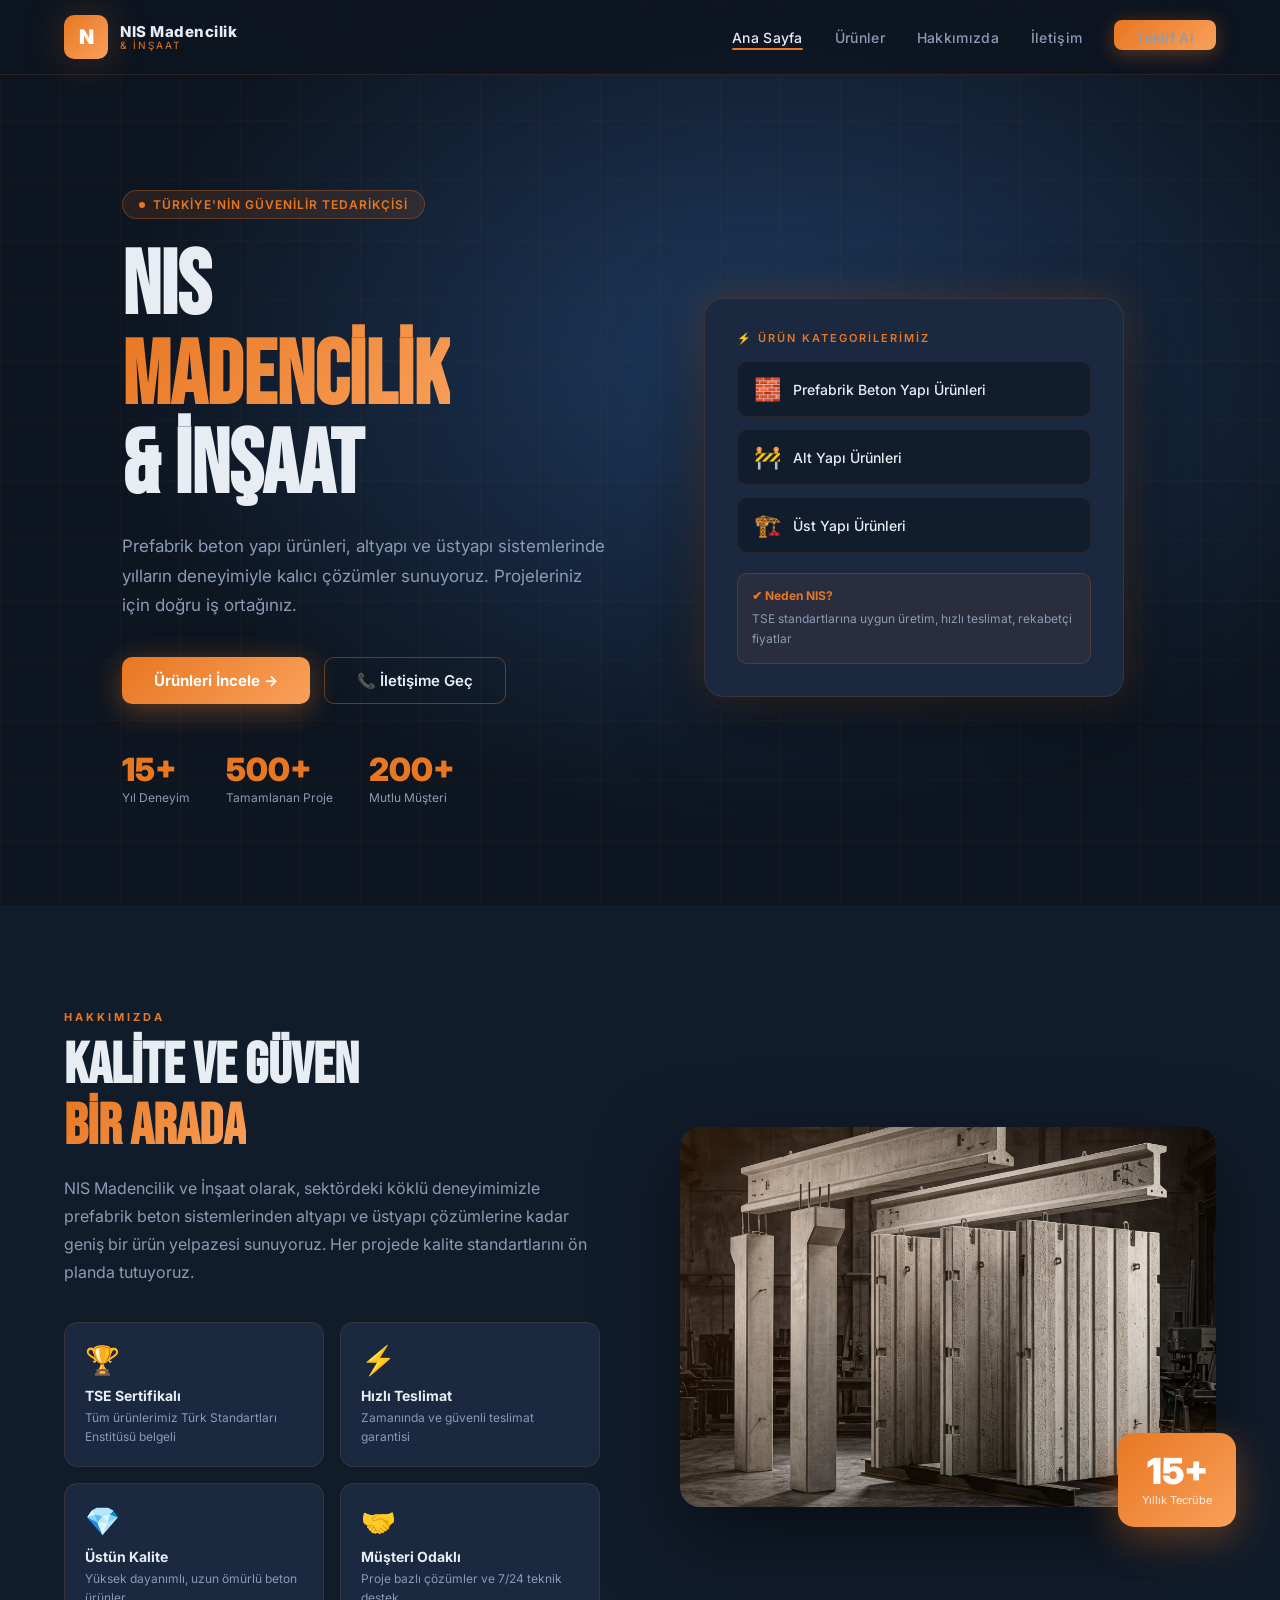
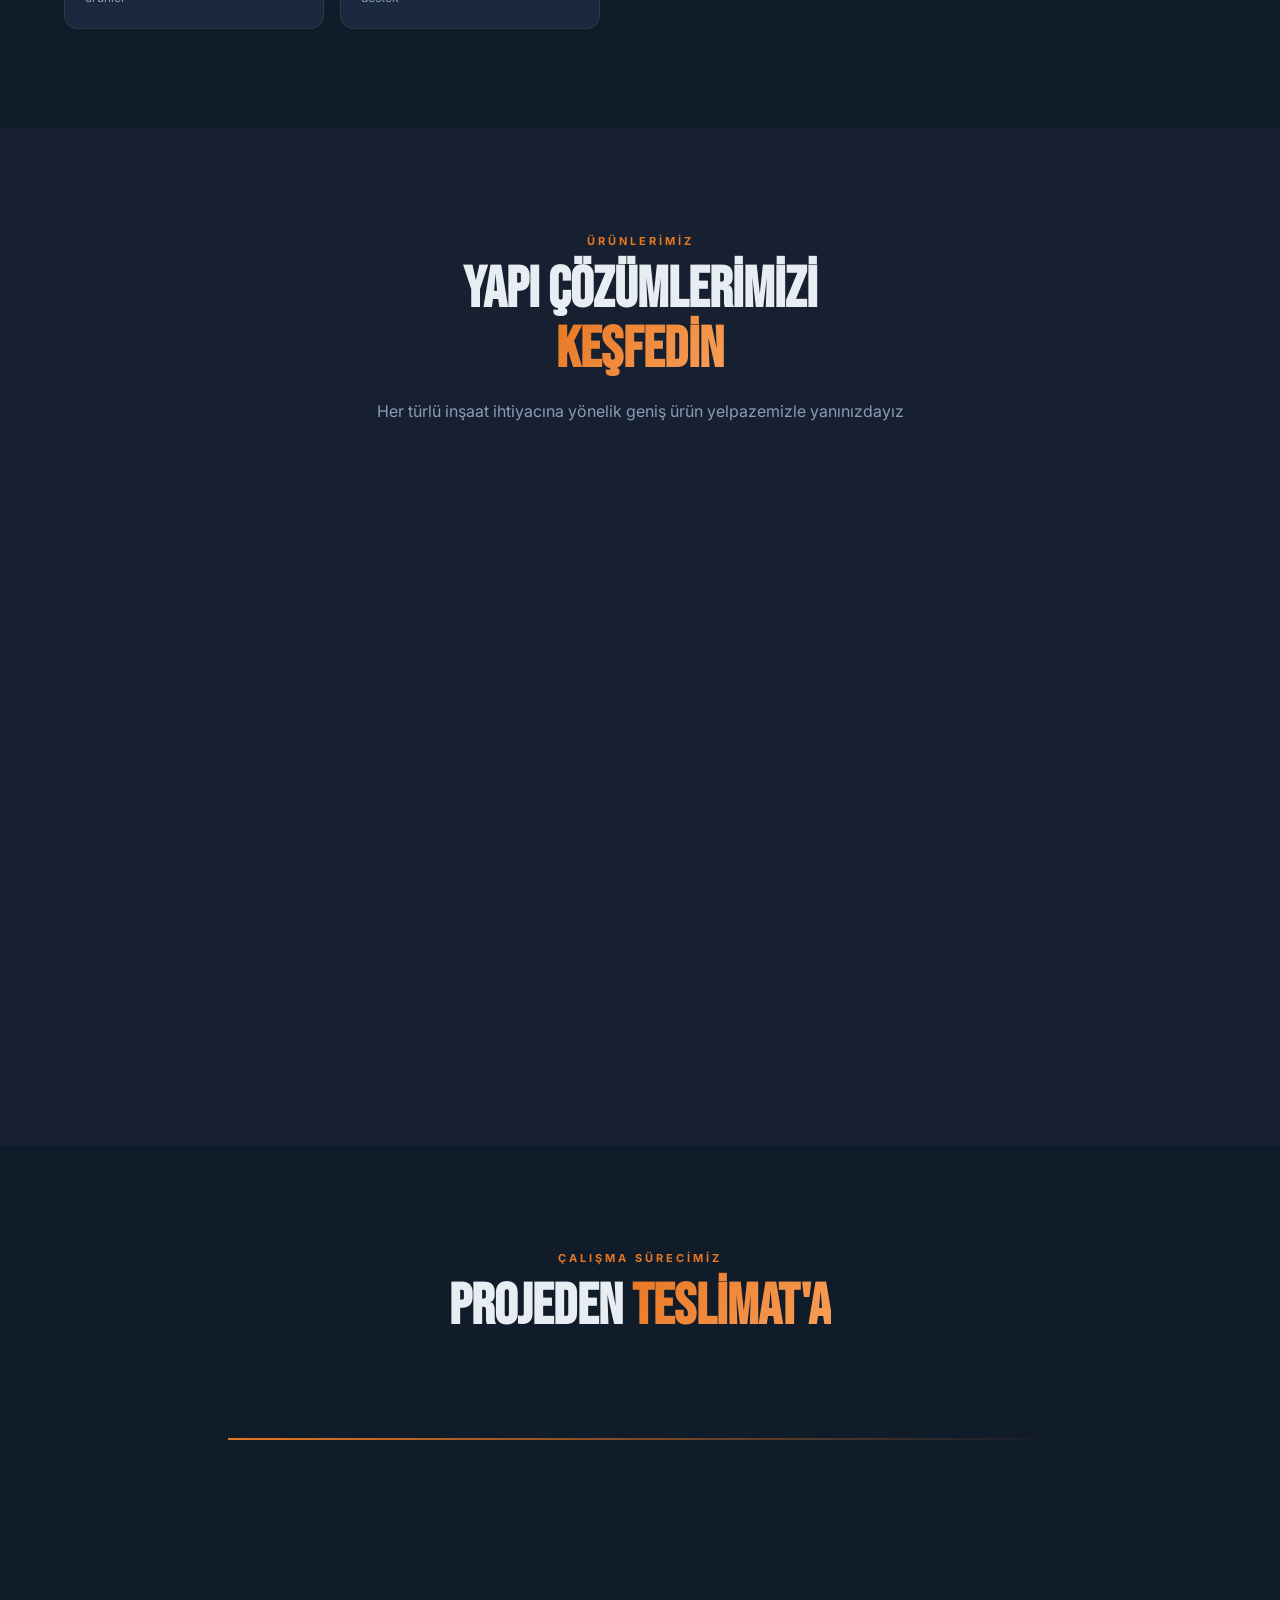
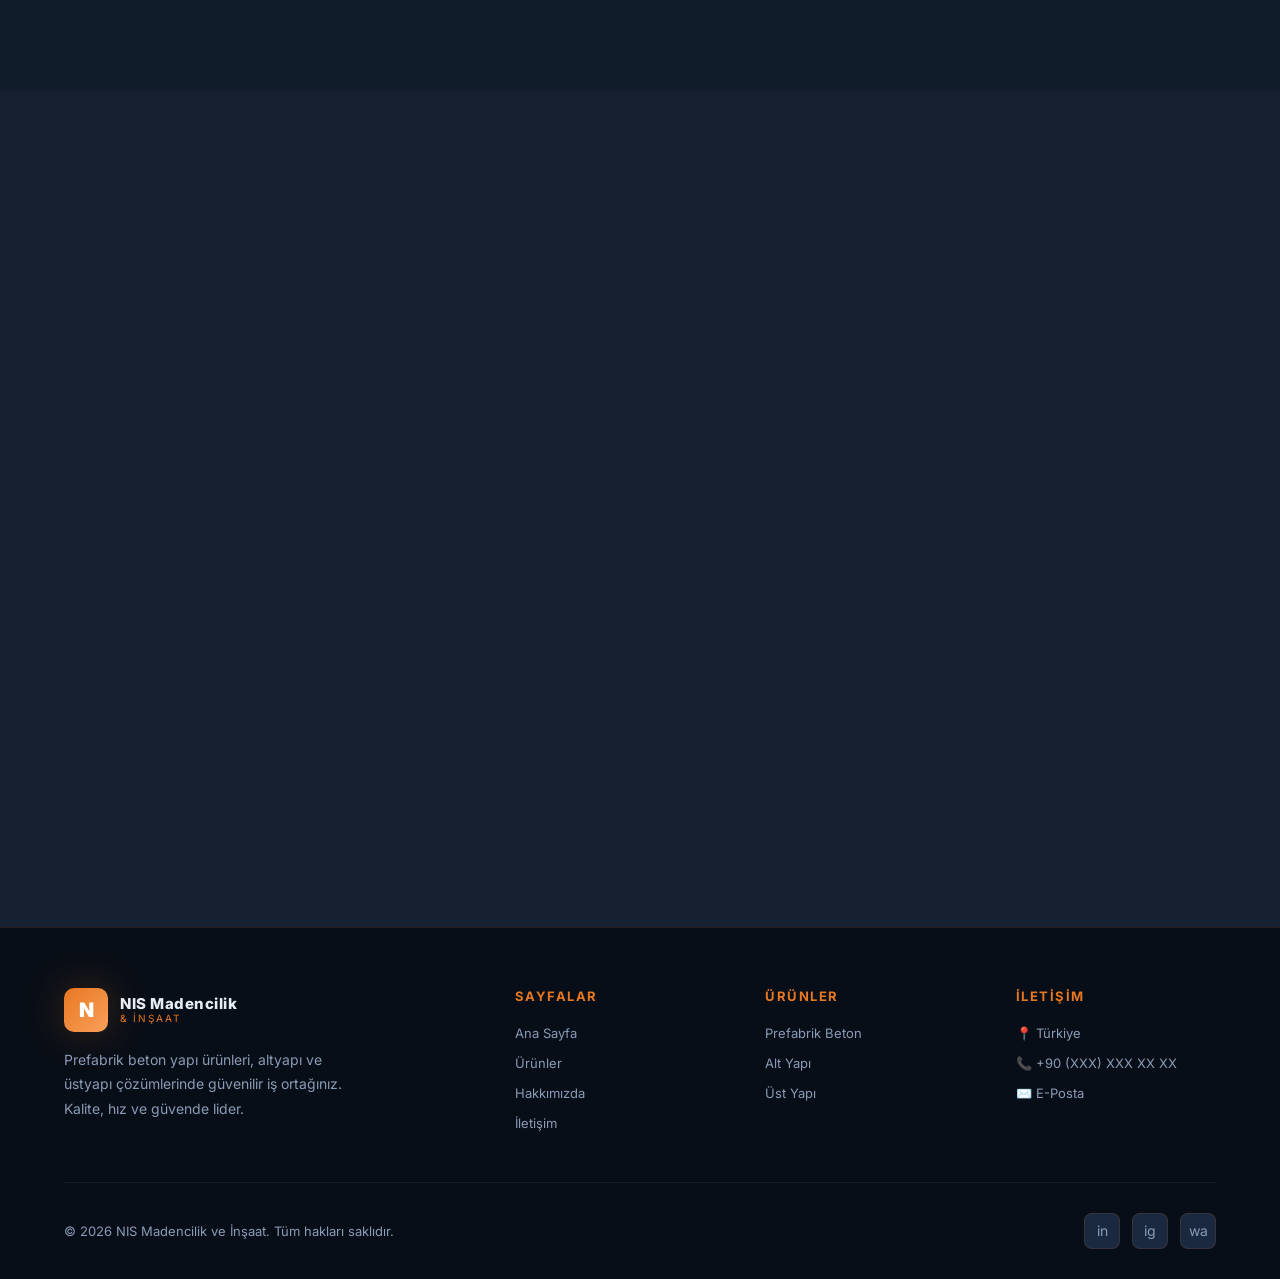
==== index.html @ 295b87f1 "ilk commit: NIS Madencilik ve Insaat web sitesi" ====
<!DOCTYPE html>
<html lang="tr">
<head>
  <meta charset="UTF-8" />
  <meta name="viewport" content="width=device-width, initial-scale=1.0" />
  <title>NIS Madencilik ve İnşaat | Prefabrik Beton & Altyapı Çözümleri</title>
  <meta name="description" content="NIS Madencilik ve İnşaat – Prefabrik beton yapı ürünleri, altyapı ve üstyapı çözümlerinde güvenilir iş ortağınız." />
  <link rel="stylesheet" href="css/style.css" />
  <link rel="icon" href="data:image/svg+xml,<svg xmlns='http://www.w3.org/2000/svg' viewBox='0 0 100 100'><text y='.9em' font-size='90'>🏗</text></svg>" />
</head>
<body>

<!-- NAVBAR -->
<nav class="navbar" id="navbar">
  <a href="index.html" class="logo">
    <div class="logo-icon">N</div>
    <div class="logo-text">
      <span class="logo-name">NIS Madencilik</span>
      <span class="logo-sub">& İnşaat</span>
    </div>
  </a>
  <ul class="nav-links" id="navLinks">
    <li><a href="index.html">Ana Sayfa</a></li>
    <li><a href="urunler.html">Ürünler</a></li>
    <li><a href="hakkimizda.html">Hakkımızda</a></li>
    <li><a href="iletisim.html">İletişim</a></li>
    <li><a href="iletisim.html" class="btn-nav">Teklif Al</a></li>
  </ul>
  <div class="hamburger" id="hamburger"><span></span><span></span><span></span></div>
</nav>

<!-- HERO -->
<section class="hero" id="hero">
  <div class="hero-particles"></div>
  <div class="hero-grid"></div>
  <div class="hero-content">
    <div class="hero-left">
      <div class="hero-badge"><span></span> Türkiye'nin Güvenilir Tedarikçisi</div>
      <h1 class="hero-title">NIS<br /><span>MADENCİLİK</span><br />& İNŞAAT</h1>
      <p class="hero-desc">Prefabrik beton yapı ürünleri, altyapı ve üstyapı sistemlerinde yılların deneyimiyle kalıcı çözümler sunuyoruz. Projeleriniz için doğru iş ortağınız.</p>
      <div class="hero-btns">
        <a href="urunler.html" class="btn-primary">Ürünleri İncele →</a>
        <a href="iletisim.html" class="btn-outline">📞 İletişime Geç</a>
      </div>
      <div class="hero-stats">
        <div class="stat"><span class="stat-num" data-target="15" data-suffix="+">0+</span><span class="stat-label">Yıl Deneyim</span></div>
        <div class="stat"><span class="stat-num" data-target="500" data-suffix="+">0+</span><span class="stat-label">Tamamlanan Proje</span></div>
        <div class="stat"><span class="stat-num" data-target="200" data-suffix="+">0+</span><span class="stat-label">Mutlu Müşteri</span></div>
      </div>
    </div>
    <div class="hero-visual">
      <div class="hero-card-main">
        <div class="hero-card-label">⚡ Ürün Kategorilerimiz</div>
        <ul class="product-list">
          <li><span class="icon">🧱</span> Prefabrik Beton Yapı Ürünleri</li>
          <li><span class="icon">🚧</span> Alt Yapı Ürünleri</li>
          <li><span class="icon">🏗️</span> Üst Yapı Ürünleri</li>
        </ul>
        <div style="margin-top:20px;padding:14px;background:rgba(232,119,34,.08);border-radius:10px;border:1px solid rgba(232,119,34,.2)">
          <div style="font-size:12px;color:var(--primary);font-weight:700;margin-bottom:6px;">✔ Neden NIS?</div>
          <div style="font-size:12px;color:var(--text-muted);line-height:1.65;">TSE standartlarına uygun üretim, hızlı teslimat, rekabetçi fiyatlar</div>
        </div>
      </div>
    </div>
  </div>
</section>

<!-- HAKKIMIZDA -->
<section class="about" id="hakkimizda">
  <div class="container">
    <div class="about-grid">
      <div>
        <span class="section-tag reveal">Hakkımızda</span>
        <h2 class="section-title reveal">Kalite ve Güven<br /><span>Bir Arada</span></h2>
        <p class="section-desc reveal">NIS Madencilik ve İnşaat olarak, sektördeki köklü deneyimimizle prefabrik beton sistemlerinden altyapı ve üstyapı çözümlerine kadar geniş bir ürün yelpazesi sunuyoruz. Her projede kalite standartlarını ön planda tutuyoruz.</p>
        <div class="about-features">
          <div class="feature-card reveal">
            <div class="feature-icon">🏆</div>
            <div class="feature-title">TSE Sertifikalı</div>
            <div class="feature-desc">Tüm ürünlerimiz Türk Standartları Enstitüsü belgeli</div>
          </div>
          <div class="feature-card reveal">
            <div class="feature-icon">⚡</div>
            <div class="feature-title">Hızlı Teslimat</div>
            <div class="feature-desc">Zamanında ve güvenli teslimat garantisi</div>
          </div>
          <div class="feature-card reveal">
            <div class="feature-icon">💎</div>
            <div class="feature-title">Üstün Kalite</div>
            <div class="feature-desc">Yüksek dayanımlı, uzun ömürlü beton ürünler</div>
          </div>
          <div class="feature-card reveal">
            <div class="feature-icon">🤝</div>
            <div class="feature-title">Müşteri Odaklı</div>
            <div class="feature-desc">Proje bazlı çözümler ve 7/24 teknik destek</div>
          </div>
        </div>
      </div>
      <div class="about-visual reveal">
        <div class="about-img-wrap">
          <img src="images/prefabrik.png" alt="NIS Madencilik İnşaat" />
          <div style="position:absolute;inset:0;background:linear-gradient(135deg,rgba(232,119,34,.15),transparent)"></div>
        </div>
        <div class="about-badge">
          <div class="about-badge-num">15+</div>
          <div class="about-badge-text">Yıllık Tecrübe</div>
        </div>
      </div>
    </div>
  </div>
</section>

<!-- ÜRÜNLER -->
<section class="products" id="urunler">
  <div class="container">
    <div class="products-header">
      <span class="section-tag reveal">Ürünlerimiz</span>
      <h2 class="section-title reveal">Yapı Çözümlerimizi<br /><span>Keşfedin</span></h2>
      <p class="section-desc reveal">Her türlü inşaat ihtiyacına yönelik geniş ürün yelpazemizle yanınızdayız</p>
    </div>
    <div class="products-grid">
      <a href="urunler.html#prefabrik" class="product-card reveal">
        <div class="product-card-img">
          <img src="images/prefabrik.png" alt="Prefabrik Beton Yapı Ürünleri" />
          <div class="product-card-img-overlay"></div>
          <div class="product-card-badge">Öne Çıkan</div>
        </div>
        <div class="product-card-body">
          <div class="product-card-icon">🧱</div>
          <h3 class="product-card-title">Prefabrik Beton Yapı Ürünleri</h3>
          <p class="product-card-desc">Kolon, kiriş, döşeme, panel ve perde sistemleri. Fabrikasyon ortamda üretilen, yüksek kaliteli beton yapı elemanları.</p>
          <div class="product-card-tags">
            <span class="tag">Kolon & Kiriş</span>
            <span class="tag">Döşeme</span>
            <span class="tag">Perde Duvar</span>
          </div>
        </div>
        <div class="product-card-arrow">→</div>
      </a>
      <a href="urunler.html#altyapi" class="product-card reveal">
        <div class="product-card-img">
          <img src="images/altyapi.png" alt="Alt Yapı Ürünleri" />
          <div class="product-card-img-overlay"></div>
          <div class="product-card-badge">Altyapı</div>
        </div>
        <div class="product-card-body">
          <div class="product-card-icon">🚧</div>
          <h3 class="product-card-title">Alt Yapı Ürünleri</h3>
          <p class="product-card-desc">Boru sistemleri, kanallar, hazneler ve istinat duvarları. Kentsel altyapının bel kemiği olan sağlam çözümler.</p>
          <div class="product-card-tags">
            <span class="tag">Beton Boru</span>
            <span class="tag">Drenaj</span>
            <span class="tag">Muayene Bacası</span>
          </div>
        </div>
        <div class="product-card-arrow">→</div>
      </a>
      <a href="urunler.html#ustyapi" class="product-card reveal">
        <div class="product-card-img">
          <img src="images/ustyapi.png" alt="Üst Yapı Ürünleri" />
          <div class="product-card-img-overlay"></div>
          <div class="product-card-badge">Üstyapı</div>
        </div>
        <div class="product-card-body">
          <div class="product-card-icon">🏗️</div>
          <h3 class="product-card-title">Üst Yapı Ürünleri</h3>
          <p class="product-card-desc">Cephe panelleri, çatı kirişleri, tribün basamakları ve özel precast elemanlar. Estetik ve fonksiyonellik bir arada.</p>
          <div class="product-card-tags">
            <span class="tag">Cephe Paneli</span>
            <span class="tag">Çatı Kirişi</span>
            <span class="tag">Tribün</span>
          </div>
        </div>
        <div class="product-card-arrow">→</div>
      </a>
    </div>
    <div style="text-align:center;margin-top:50px;" class="reveal">
      <a href="urunler.html" class="btn-primary">Tüm Ürünleri Gör →</a>
    </div>
  </div>
</section>

<!-- SÜREÇ -->
<section class="process">
  <div class="container">
    <div class="process-header">
      <span class="section-tag reveal">Çalışma Sürecimiz</span>
      <h2 class="section-title reveal">Projeden <span>Teslimat'a</span></h2>
    </div>
    <div class="process-steps">
      <div class="step-card reveal">
        <div class="step-num">01</div>
        <h3 class="step-title">İhtiyaç Analizi</h3>
        <p class="step-desc">Projenizin gereksinimlerini detaylı şekilde belirleyip en uygun ürün çözümünü planlarız.</p>
      </div>
      <div class="step-card reveal">
        <div class="step-num">02</div>
        <h3 class="step-title">Teknik Tasarım</h3>
        <p class="step-desc">Mühendislik hesapları ve TSE standartlarına göre ürün teknik çizimlerini hazırlarız.</p>
      </div>
      <div class="step-card reveal">
        <div class="step-num">03</div>
        <h3 class="step-title">Üretim</h3>
        <p class="step-desc">Modern tesislerimizde kalite kontrollü, dayanıklı beton ürün üretimi gerçekleştirilir.</p>
      </div>
      <div class="step-card reveal">
        <div class="step-num">04</div>
        <h3 class="step-title">Teslimat</h3>
        <p class="step-desc">Güvenli ambalajlama ve lojistik desteğiyle ürünler şantiyenize zamanında ulaştırılır.</p>
      </div>
    </div>
  </div>
</section>

<!-- İLETİŞİM -->
<section class="contact" id="iletisim">
  <div class="container">
    <div style="text-align:center;margin-bottom:60px;">
      <span class="section-tag reveal">İletişim</span>
      <h2 class="section-title reveal">Bizimle <span>İletişime</span> Geçin</h2>
    </div>
    <div class="contact-grid">
      <div class="contact-info">
        <div class="contact-item reveal">
          <div class="contact-item-icon">📍</div>
          <div>
            <div class="contact-item-title">Adres</div>
            <div class="contact-item-value">Türkiye</div>
          </div>
        </div>
        <div class="contact-item reveal">
          <div class="contact-item-icon">📞</div>
          <div>
            <div class="contact-item-title">Telefon</div>
            <div class="contact-item-value">+90 (XXX) XXX XX XX</div>
          </div>
        </div>
        <div class="contact-item reveal">
          <div class="contact-item-icon">✉️</div>
          <div>
            <div class="contact-item-title">E-Posta</div>
            <div class="contact-item-value">info@nismadencilik.com</div>
          </div>
        </div>
        <div class="contact-item reveal">
          <div class="contact-item-icon">🕐</div>
          <div>
            <div class="contact-item-title">Çalışma Saatleri</div>
            <div class="contact-item-value">Pzt – Cmt: 08:00 – 18:00</div>
          </div>
        </div>
      </div>
      <div class="contact-form reveal">
        <div class="form-title">Hızlı Teklif Formu</div>
        <form id="contactForm">
          <div class="form-grid">
            <div class="form-group"><label>Ad Soyad</label><input type="text" id="name" placeholder="Adınız Soyadınız" required /></div>
            <div class="form-group"><label>Telefon</label><input type="tel" id="phone" placeholder="+90 5XX XXX XX XX" /></div>
            <div class="form-group"><label>E-Posta</label><input type="email" id="email" placeholder="ornek@email.com" required /></div>
            <div class="form-group"><label>Ürün Kategorisi</label>
              <select id="category">
                <option value="">Seçiniz...</option>
                <option>Prefabrik Beton Yapı Ürünleri</option>
                <option>Alt Yapı Ürünleri</option>
                <option>Üst Yapı Ürünleri</option>
                <option>Diğer</option>
              </select>
            </div>
            <div class="form-group full"><label>Mesajınız</label><textarea id="message" placeholder="Projeniz hakkında bilgi veriniz..." required></textarea></div>
          </div>
          <button type="submit" class="btn-submit">Mesaj Gönder</button>
        </form>
      </div>
    </div>
  </div>
</section>

<!-- FOOTER -->
<footer>
  <div class="footer-grid">
    <div class="footer-brand">
      <a href="index.html" class="logo" style="margin-bottom:0">
        <div class="logo-icon">N</div>
        <div class="logo-text">
          <span class="logo-name">NIS Madencilik</span>
          <span class="logo-sub">& İnşaat</span>
        </div>
      </a>
      <p>Prefabrik beton yapı ürünleri, altyapı ve üstyapı çözümlerinde güvenilir iş ortağınız. Kalite, hız ve güvende lider.</p>
    </div>
    <div class="footer-col">
      <h4>Sayfalar</h4>
      <ul>
        <li><a href="index.html">Ana Sayfa</a></li>
        <li><a href="urunler.html">Ürünler</a></li>
        <li><a href="hakkimizda.html">Hakkımızda</a></li>
        <li><a href="iletisim.html">İletişim</a></li>
      </ul>
    </div>
    <div class="footer-col">
      <h4>Ürünler</h4>
      <ul>
        <li><a href="urunler.html#prefabrik">Prefabrik Beton</a></li>
        <li><a href="urunler.html#altyapi">Alt Yapı</a></li>
        <li><a href="urunler.html#ustyapi">Üst Yapı</a></li>
      </ul>
    </div>
    <div class="footer-col">
      <h4>İletişim</h4>
      <ul>
        <li><a href="#">📍 Türkiye</a></li>
        <li><a href="tel:+90">📞 +90 (XXX) XXX XX XX</a></li>
        <li><a href="mailto:info@nismadencilik.com">✉️ E-Posta</a></li>
      </ul>
    </div>
  </div>
  <div class="footer-bottom">
    <p>© 2026 NIS Madencilik ve İnşaat. Tüm hakları saklıdır.</p>
    <div class="footer-socials">
      <a href="#" class="social-btn" title="LinkedIn">in</a>
      <a href="#" class="social-btn" title="Instagram">ig</a>
      <a href="#" class="social-btn" title="WhatsApp">wa</a>
    </div>
  </div>
</footer>

<script src="js/main.js"></script>
</body>
</html>
---- css/style.css ----
@import url('https://fonts.googleapis.com/css2?family=Inter:wght@300;400;500;600;700;800;900&family=Bebas+Neue&display=swap');

:root {
  --primary: #e87722;
  --primary-dark: #c45e0a;
  --primary-light: #f9a05a;
  --secondary: #1a2332;
  --dark: #0d1520;
  --dark2: #111c2b;
  --dark3: #162030;
  --card-bg: #1a2840;
  --text: #e8edf4;
  --text-muted: #8a9bb5;
  --border: rgba(232,119,34,0.15);
  --gradient: linear-gradient(135deg, #e87722, #f9a05a);
  --glow: 0 0 40px rgba(232,119,34,0.25);
}

*, *::before, *::after { box-sizing: border-box; margin: 0; padding: 0; }

html { scroll-behavior: smooth; }

body {
  font-family: 'Inter', sans-serif;
  background: var(--dark);
  color: var(--text);
  overflow-x: hidden;
}

/* ── SCROLLBAR ── */
::-webkit-scrollbar { width: 6px; }
::-webkit-scrollbar-track { background: var(--dark2); }
::-webkit-scrollbar-thumb { background: var(--primary); border-radius: 3px; }

/* ── NAVBAR ── */
.navbar {
  position: fixed; top: 0; left: 0; width: 100%; z-index: 1000;
  padding: 0 5%;
  display: flex; align-items: center; justify-content: space-between;
  height: 75px;
  background: rgba(13,21,32,0.85);
  backdrop-filter: blur(18px);
  border-bottom: 1px solid var(--border);
  transition: all .3s;
}
.navbar.scrolled { background: rgba(13,21,32,0.97); box-shadow: 0 4px 30px rgba(0,0,0,.4); }

.logo { display: flex; align-items: center; gap: 12px; text-decoration: none; }
.logo-icon {
  width: 44px; height: 44px; border-radius: 10px;
  background: var(--gradient);
  display: flex; align-items: center; justify-content: center;
  font-size: 20px; font-weight: 900; color: #fff;
  box-shadow: var(--glow);
}
.logo-text { display: flex; flex-direction: column; line-height: 1.15; }
.logo-name { font-size: 15px; font-weight: 800; color: var(--text); letter-spacing: .5px; }
.logo-sub  { font-size: 10px; font-weight: 400; color: var(--primary); letter-spacing: 2px; text-transform: uppercase; }

.nav-links { display: flex; align-items: center; gap: 32px; list-style: none; }
.nav-links a {
  text-decoration: none; color: var(--text-muted); font-size: 14px; font-weight: 500;
  letter-spacing: .3px; transition: color .2s; position: relative; padding-bottom: 4px;
}
.nav-links a::after {
  content: ''; position: absolute; bottom: 0; left: 0; width: 0; height: 2px;
  background: var(--primary); border-radius: 2px; transition: width .3s;
}
.nav-links a:hover, .nav-links a.active { color: var(--text); }
.nav-links a:hover::after, .nav-links a.active::after { width: 100%; }

.btn-nav {
  background: var(--gradient); color: #fff; border: none; border-radius: 8px;
  padding: 9px 22px; font-size: 13px; font-weight: 700; cursor: pointer;
  text-decoration: none; transition: transform .2s, box-shadow .2s;
  box-shadow: 0 4px 20px rgba(232,119,34,.35);
}
.btn-nav:hover { transform: translateY(-2px); box-shadow: 0 6px 28px rgba(232,119,34,.5); }

.hamburger { display: none; flex-direction: column; gap: 5px; cursor: pointer; }
.hamburger span { width: 26px; height: 2px; background: var(--text); border-radius: 2px; transition: all .3s; }

/* ── HERO ── */
.hero {
  min-height: 100vh; display: flex; align-items: center;
  position: relative; overflow: hidden;
  background: radial-gradient(ellipse at 60% 40%, #1e3a5f 0%, #0d1520 60%);
}
.hero-particles { position: absolute; inset: 0; overflow: hidden; pointer-events: none; }
.particle {
  position: absolute; border-radius: 50%;
  background: var(--primary); opacity: .12;
  animation: float linear infinite;
}
@keyframes float {
  0%   { transform: translateY(100vh) scale(0); opacity: 0; }
  10%  { opacity: .12; }
  90%  { opacity: .08; }
  100% { transform: translateY(-20vh) scale(1.2); opacity: 0; }
}
.hero-grid {
  position: absolute; inset: 0;
  background-image: linear-gradient(rgba(232,119,34,.04) 1px, transparent 1px),
                    linear-gradient(90deg, rgba(232,119,34,.04) 1px, transparent 1px);
  background-size: 60px 60px;
}
.hero-content {
  position: relative; z-index: 2; padding: 0 5%; max-width: 1300px; margin: 0 auto; width: 100%;
  display: grid; grid-template-columns: 1fr 1fr; gap: 60px; align-items: center;
  padding-top: 90px;
}
.hero-badge {
  display: inline-flex; align-items: center; gap: 8px;
  background: rgba(232,119,34,.12); border: 1px solid rgba(232,119,34,.3);
  border-radius: 50px; padding: 6px 16px; margin-bottom: 24px;
  font-size: 12px; font-weight: 600; color: var(--primary); letter-spacing: 1px; text-transform: uppercase;
}
.hero-badge span { width: 6px; height: 6px; border-radius: 50%; background: var(--primary); animation: pulse 2s infinite; }
@keyframes pulse { 0%,100%{opacity:1;transform:scale(1)} 50%{opacity:.4;transform:scale(1.4)} }

.hero-title { font-family: 'Bebas Neue', sans-serif; font-size: clamp(48px, 7vw, 90px); line-height: 1.0; margin-bottom: 20px; }
.hero-title span { background: var(--gradient); -webkit-background-clip: text; -webkit-text-fill-color: transparent; background-clip: text; }
.hero-desc { font-size: 17px; color: var(--text-muted); line-height: 1.75; margin-bottom: 36px; max-width: 520px; }

.hero-btns { display: flex; gap: 14px; flex-wrap: wrap; margin-bottom: 50px; }
.btn-primary {
  background: var(--gradient); color: #fff; border: none; border-radius: 10px;
  padding: 14px 32px; font-size: 15px; font-weight: 700; cursor: pointer;
  text-decoration: none; display: inline-flex; align-items: center; gap: 8px;
  box-shadow: 0 6px 30px rgba(232,119,34,.4); transition: transform .2s, box-shadow .2s;
}
.btn-primary:hover { transform: translateY(-3px); box-shadow: 0 10px 40px rgba(232,119,34,.55); }
.btn-outline {
  background: transparent; color: var(--text); border: 1.5px solid rgba(232,119,34,.4);
  border-radius: 10px; padding: 13px 32px; font-size: 15px; font-weight: 600; cursor: pointer;
  text-decoration: none; display: inline-flex; align-items: center; gap: 8px; transition: all .3s;
}
.btn-outline:hover { background: rgba(232,119,34,.1); border-color: var(--primary); }

.hero-stats { display: flex; gap: 36px; }
.stat { display: flex; flex-direction: column; }
.stat-num { font-size: 32px; font-weight: 900; color: var(--primary); line-height: 1; }
.stat-label { font-size: 12px; color: var(--text-muted); margin-top: 4px; }

.hero-visual { position: relative; display: flex; align-items: center; justify-content: center; }
.hero-card-main {
  background: var(--card-bg); border: 1px solid var(--border); border-radius: 20px;
  padding: 32px; width: 100%; max-width: 420px;
  box-shadow: 0 20px 80px rgba(0,0,0,.5), var(--glow);
  animation: heroFloat 4s ease-in-out infinite;
}
@keyframes heroFloat { 0%,100%{transform:translateY(0)} 50%{transform:translateY(-12px)} }
.hero-card-label { font-size: 11px; font-weight: 600; color: var(--primary); letter-spacing: 2px; text-transform: uppercase; margin-bottom: 16px; }
.product-list { list-style: none; display: flex; flex-direction: column; gap: 12px; }
.product-list li {
  display: flex; align-items: center; gap: 12px; padding: 14px 16px;
  background: rgba(13,21,32,.6); border: 1px solid rgba(232,119,34,.1); border-radius: 10px;
  font-size: 14px; font-weight: 500; transition: border-color .3s;
}
.product-list li:hover { border-color: rgba(232,119,34,.35); }
.product-list li .icon { font-size: 22px; }

/* ── SECTIONS COMMON ── */
section { padding: 100px 5%; }
.container { max-width: 1200px; margin: 0 auto; }

.section-tag {
  display: inline-block; font-size: 11px; font-weight: 700; letter-spacing: 3px;
  text-transform: uppercase; color: var(--primary); margin-bottom: 12px;
}
.section-title { font-family: 'Bebas Neue', sans-serif; font-size: clamp(36px, 5vw, 58px); line-height: 1.05; margin-bottom: 16px; }
.section-title span { background: var(--gradient); -webkit-background-clip: text; -webkit-text-fill-color: transparent; background-clip: text; }
.section-desc { font-size: 16px; color: var(--text-muted); line-height: 1.75; max-width: 580px; }

/* ── HAKKIMIZDA ── */
.about { background: var(--dark2); }
.about-grid { display: grid; grid-template-columns: 1fr 1fr; gap: 80px; align-items: center; }
.about-features { display: grid; grid-template-columns: 1fr 1fr; gap: 16px; margin-top: 36px; }
.feature-card {
  background: var(--card-bg); border: 1px solid var(--border); border-radius: 14px; padding: 20px;
  transition: transform .3s, border-color .3s;
}
.feature-card:hover { transform: translateY(-4px); border-color: rgba(232,119,34,.4); }
.feature-icon { font-size: 28px; margin-bottom: 10px; }
.feature-title { font-size: 14px; font-weight: 700; margin-bottom: 4px; }
.feature-desc { font-size: 12px; color: var(--text-muted); line-height: 1.6; }

.about-visual { position: relative; }
.about-img-wrap {
  border-radius: 20px; overflow: hidden; position: relative;
  box-shadow: 0 30px 80px rgba(0,0,0,.5);
}
.about-img-wrap img { width: 100%; height: 380px; object-fit: cover; display: block; }
.about-badge {
  position: absolute; bottom: -20px; right: -20px;
  background: var(--gradient); border-radius: 16px; padding: 20px 24px;
  text-align: center; box-shadow: 0 10px 40px rgba(232,119,34,.4);
}
.about-badge-num { font-size: 36px; font-weight: 900; color: #fff; line-height: 1; }
.about-badge-text { font-size: 11px; color: rgba(255,255,255,.85); margin-top: 4px; }

/* ── ÜRÜNLER ── */
.products { background: var(--dark3); }
.products-header { text-align: center; margin-bottom: 60px; }
.products-header .section-desc { margin: 0 auto; }
.products-grid { display: grid; grid-template-columns: repeat(3, 1fr); gap: 28px; }

.product-card {
  background: var(--card-bg); border: 1px solid var(--border); border-radius: 20px;
  overflow: hidden; position: relative; transition: transform .3s, box-shadow .3s;
  cursor: pointer; text-decoration: none;
}
.product-card:hover { transform: translateY(-8px); box-shadow: 0 20px 60px rgba(0,0,0,.4), var(--glow); }
.product-card-img { height: 220px; overflow: hidden; position: relative; }
.product-card-img img { width: 100%; height: 100%; object-fit: cover; transition: transform .5s; }
.product-card:hover .product-card-img img { transform: scale(1.07); }
.product-card-img-overlay {
  position: absolute; inset: 0;
  background: linear-gradient(to bottom, transparent 40%, rgba(13,21,32,.95));
}
.product-card-badge {
  position: absolute; top: 16px; left: 16px;
  background: var(--gradient); border-radius: 8px; padding: 4px 12px;
  font-size: 11px; font-weight: 700; color: #fff; letter-spacing: 1px;
}
.product-card-body { padding: 24px; }
.product-card-icon { font-size: 30px; margin-bottom: 14px; }
.product-card-title { font-size: 19px; font-weight: 800; margin-bottom: 10px; color: var(--text); }
.product-card-desc { font-size: 13px; color: var(--text-muted); line-height: 1.7; margin-bottom: 20px; }
.product-card-tags { display: flex; flex-wrap: wrap; gap: 8px; }
.tag {
  background: rgba(232,119,34,.1); border: 1px solid rgba(232,119,34,.2);
  border-radius: 6px; padding: 4px 10px; font-size: 11px; color: var(--primary); font-weight: 600;
}
.product-card-arrow {
  position: absolute; bottom: 24px; right: 24px; width: 36px; height: 36px;
  background: var(--gradient); border-radius: 50%;
  display: flex; align-items: center; justify-content: center;
  color: #fff; font-size: 16px; opacity: 0; transform: scale(.7); transition: all .3s;
}
.product-card:hover .product-card-arrow { opacity: 1; transform: scale(1); }

/* ── SÜREÇ ── */
.process { background: var(--dark2); }
.process-header { text-align: center; margin-bottom: 60px; }
.process-steps { display: grid; grid-template-columns: repeat(4, 1fr); gap: 30px; position: relative; }
.process-steps::before {
  content: ''; position: absolute; top: 40px; left: calc(12.5% + 20px); right: calc(12.5% + 20px);
  height: 2px; background: linear-gradient(90deg, var(--primary), transparent);
}
.step-card { text-align: center; position: relative; }
.step-num {
  width: 80px; height: 80px; border-radius: 50%; margin: 0 auto 20px;
  background: var(--card-bg); border: 2px solid var(--border);
  display: flex; align-items: center; justify-content: center;
  font-family: 'Bebas Neue', sans-serif; font-size: 28px; color: var(--primary);
  position: relative; z-index: 1; transition: all .3s;
}
.step-card:hover .step-num { background: var(--gradient); border-color: transparent; color: #fff; box-shadow: var(--glow); }
.step-title { font-size: 15px; font-weight: 700; margin-bottom: 10px; }
.step-desc { font-size: 13px; color: var(--text-muted); line-height: 1.65; }

/* ── İLETİŞİM ── */
.contact { background: var(--dark3); }
.contact-grid { display: grid; grid-template-columns: 1fr 1.4fr; gap: 60px; }
.contact-info { display: flex; flex-direction: column; gap: 24px; }
.contact-item {
  display: flex; gap: 16px; align-items: flex-start; padding: 20px;
  background: var(--card-bg); border: 1px solid var(--border); border-radius: 14px;
  transition: border-color .3s;
}
.contact-item:hover { border-color: rgba(232,119,34,.4); }
.contact-item-icon {
  width: 44px; height: 44px; border-radius: 10px; background: rgba(232,119,34,.12);
  display: flex; align-items: center; justify-content: center; font-size: 20px; flex-shrink: 0;
}
.contact-item-title { font-size: 12px; font-weight: 600; color: var(--primary); letter-spacing: 1px; text-transform: uppercase; margin-bottom: 4px; }
.contact-item-value { font-size: 14px; color: var(--text); font-weight: 500; }

.contact-form { background: var(--card-bg); border: 1px solid var(--border); border-radius: 20px; padding: 36px; }
.form-title { font-size: 20px; font-weight: 800; margin-bottom: 24px; }
.form-grid { display: grid; grid-template-columns: 1fr 1fr; gap: 16px; }
.form-group { display: flex; flex-direction: column; gap: 8px; }
.form-group.full { grid-column: 1 / -1; }
.form-group label { font-size: 12px; font-weight: 600; color: var(--text-muted); letter-spacing: .5px; }
.form-group input, .form-group textarea, .form-group select {
  background: var(--dark2); border: 1px solid var(--border); border-radius: 10px;
  padding: 12px 16px; color: var(--text); font-family: 'Inter', sans-serif; font-size: 14px;
  outline: none; transition: border-color .3s;
}
.form-group input:focus, .form-group textarea:focus, .form-group select:focus { border-color: var(--primary); }
.form-group textarea { resize: vertical; min-height: 120px; }
.form-group select option { background: var(--dark2); }
.btn-submit {
  width: 100%; padding: 14px; background: var(--gradient); border: none; border-radius: 10px;
  color: #fff; font-size: 15px; font-weight: 700; cursor: pointer; margin-top: 8px;
  box-shadow: 0 6px 30px rgba(232,119,34,.35); transition: transform .2s, box-shadow .2s;
}
.btn-submit:hover { transform: translateY(-2px); box-shadow: 0 10px 40px rgba(232,119,34,.5); }

/* ── FOOTER ── */
footer {
  background: #080e17; border-top: 1px solid var(--border); padding: 60px 5% 30px;
}
.footer-grid { display: grid; grid-template-columns: 2fr 1fr 1fr 1fr; gap: 50px; margin-bottom: 50px; }
.footer-brand p { font-size: 14px; color: var(--text-muted); line-height: 1.75; margin-top: 16px; max-width: 280px; }
.footer-col h4 { font-size: 13px; font-weight: 700; letter-spacing: 1.5px; text-transform: uppercase; color: var(--primary); margin-bottom: 18px; }
.footer-col ul { list-style: none; display: flex; flex-direction: column; gap: 10px; }
.footer-col ul li a { font-size: 13px; color: var(--text-muted); text-decoration: none; transition: color .2s; }
.footer-col ul li a:hover { color: var(--text); }
.footer-bottom { display: flex; justify-content: space-between; align-items: center; padding-top: 30px; border-top: 1px solid rgba(255,255,255,.05); }
.footer-bottom p { font-size: 13px; color: var(--text-muted); }
.footer-socials { display: flex; gap: 12px; }
.social-btn {
  width: 36px; height: 36px; border-radius: 8px; background: var(--card-bg);
  border: 1px solid var(--border); display: flex; align-items: center; justify-content: center;
  color: var(--text-muted); text-decoration: none; font-size: 14px; transition: all .3s;
}
.social-btn:hover { background: var(--primary); border-color: var(--primary); color: #fff; }

/* ── ANIMATIONS ── */
.reveal { opacity: 0; transform: translateY(40px); transition: opacity .7s, transform .7s; }
.reveal.visible { opacity: 1; transform: translateY(0); }

/* ── MOBILE ── */
@media (max-width: 1024px) {
  .products-grid { grid-template-columns: 1fr 1fr; }
  .footer-grid { grid-template-columns: 1fr 1fr; }
  .process-steps { grid-template-columns: 1fr 1fr; }
  .process-steps::before { display: none; }
}
@media (max-width: 768px) {
  .nav-links { display: none; flex-direction: column; gap: 20px; position: fixed; top: 75px; left: 0; right: 0; background: var(--dark2); padding: 30px 5%; border-bottom: 1px solid var(--border); }
  .nav-links.open { display: flex; }
  .hamburger { display: flex; }
  .hero-content { grid-template-columns: 1fr; padding-top: 100px; }
  .hero-visual { display: none; }
  .about-grid, .contact-grid { grid-template-columns: 1fr; }
  .about-features { grid-template-columns: 1fr; }
  .products-grid { grid-template-columns: 1fr; }
  .process-steps { grid-template-columns: 1fr; }
  .form-grid { grid-template-columns: 1fr; }
  .footer-grid { grid-template-columns: 1fr; gap: 30px; }
  .footer-bottom { flex-direction: column; gap: 16px; text-align: center; }
}
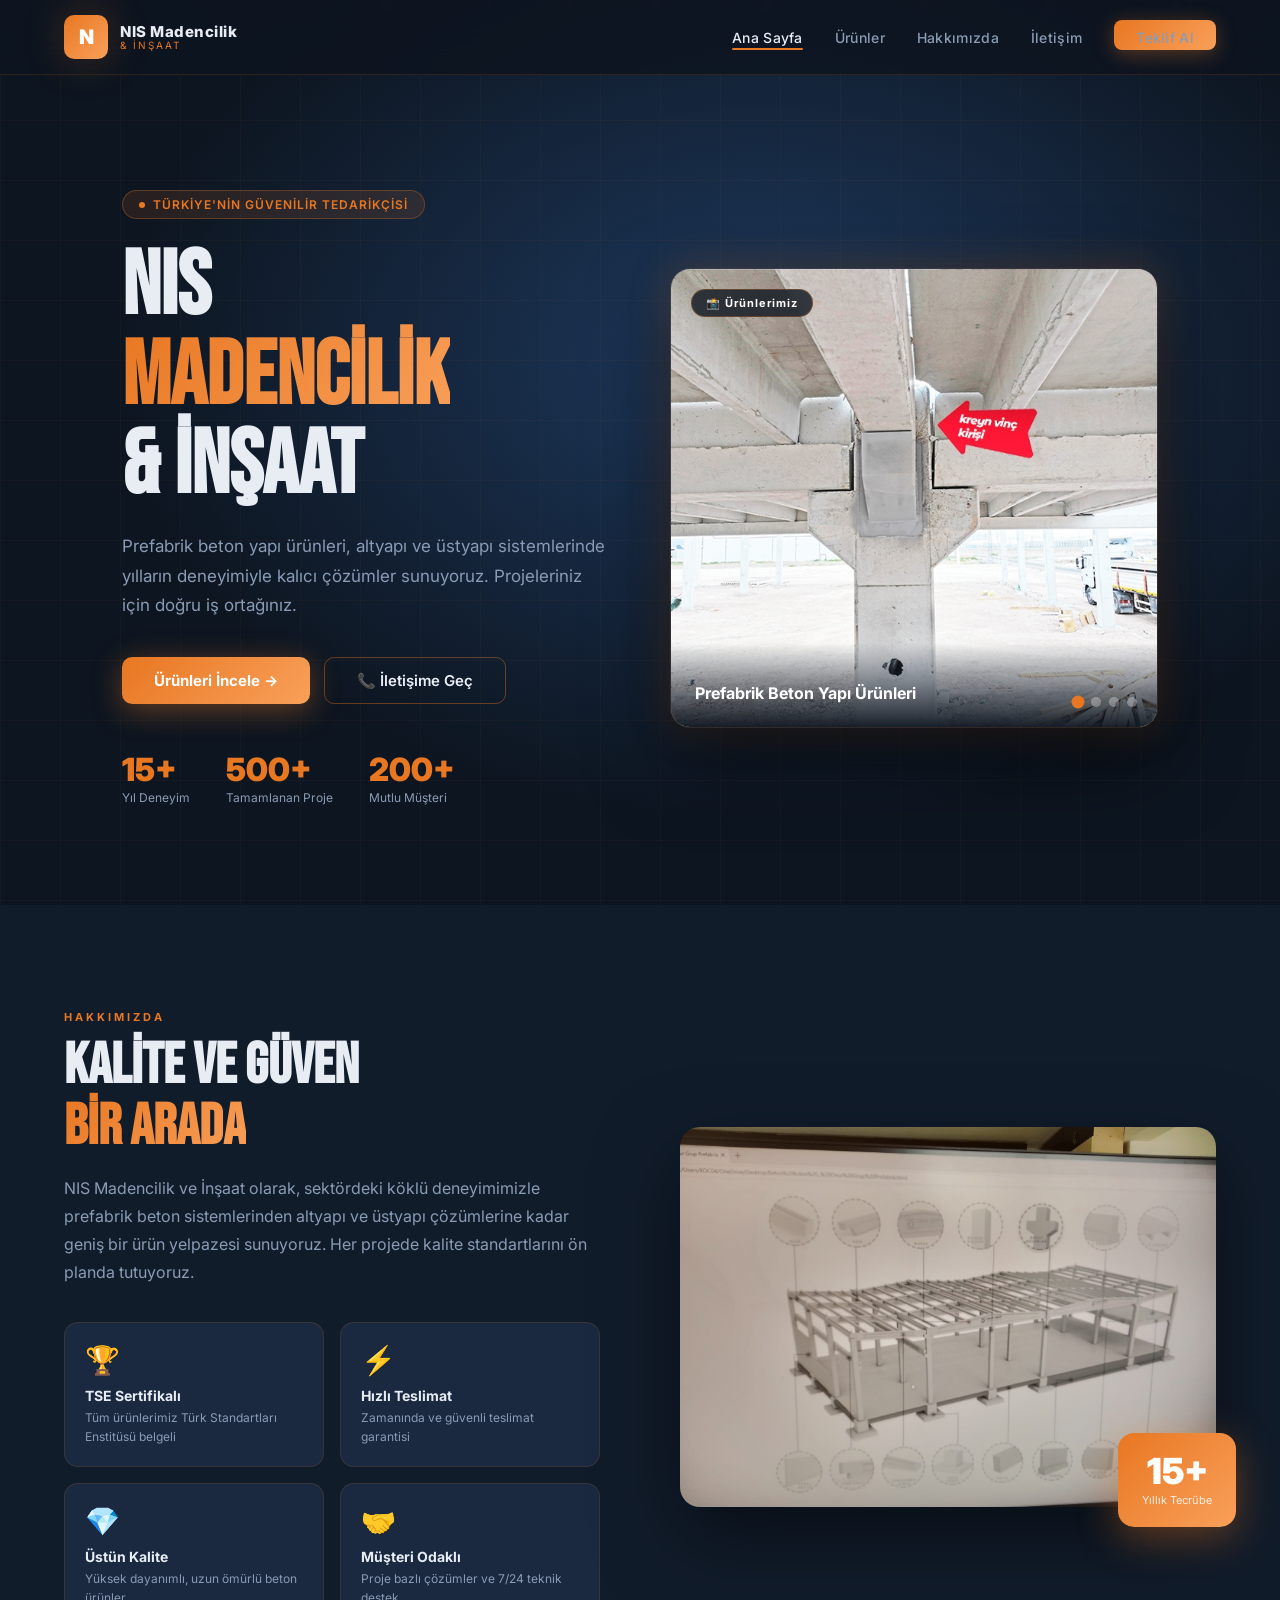
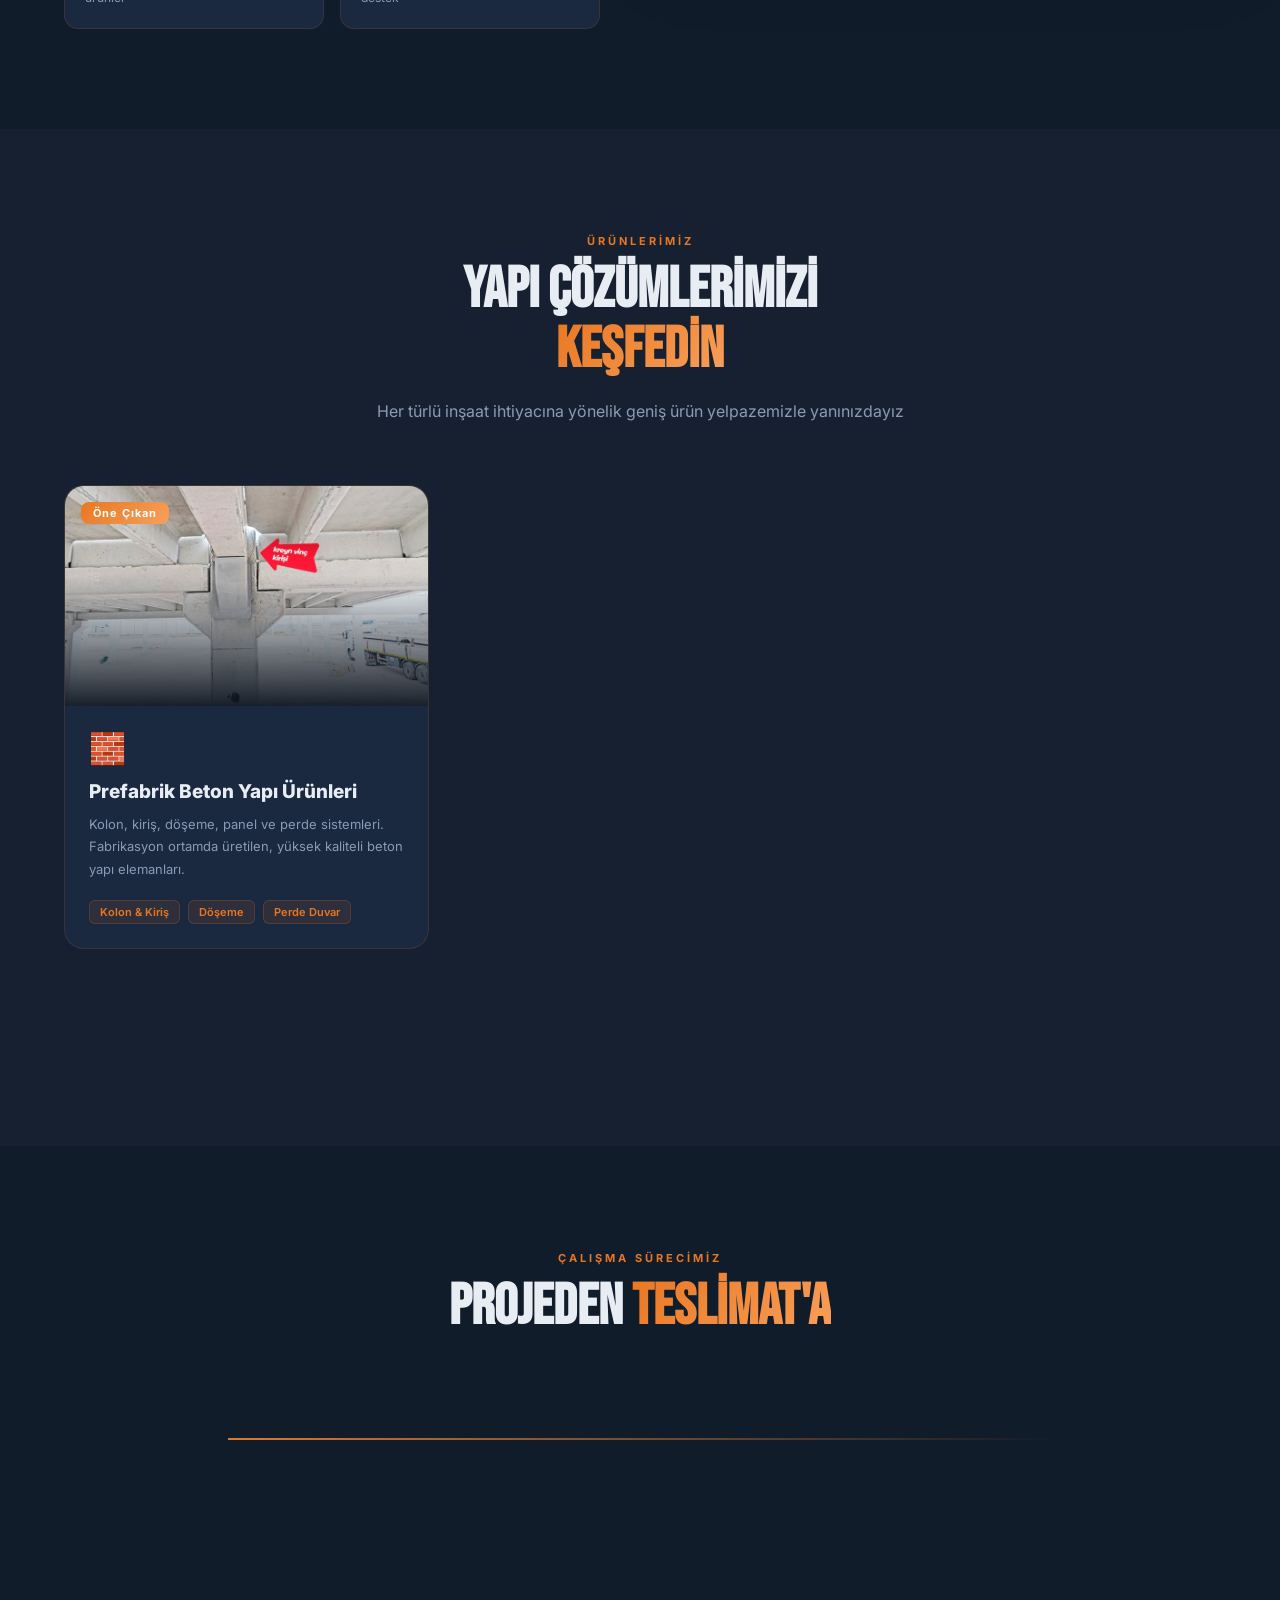
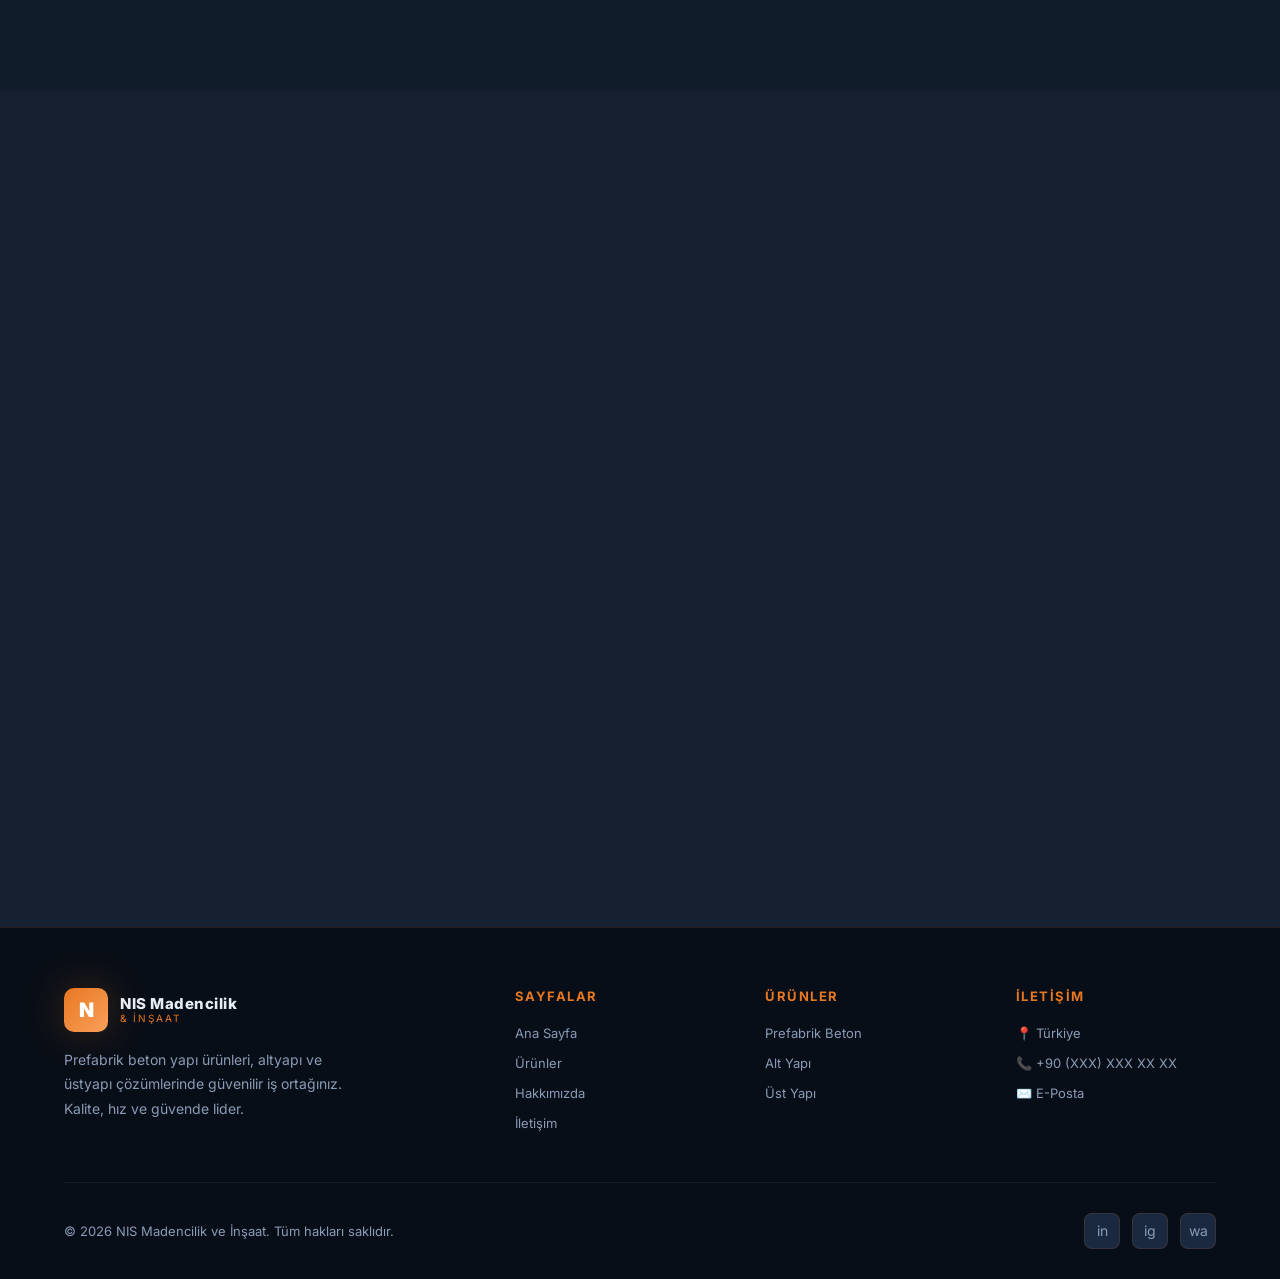
==== commit c83e57ed: "fotolar" ====
--- a/index.html
+++ b/index.html
@@ -49,16 +49,29 @@
       </div>
     </div>
     <div class="hero-visual">
-      <div class="hero-card-main">
-        <div class="hero-card-label">⚡ Ürün Kategorilerimiz</div>
-        <ul class="product-list">
-          <li><span class="icon">🧱</span> Prefabrik Beton Yapı Ürünleri</li>
-          <li><span class="icon">🚧</span> Alt Yapı Ürünleri</li>
-          <li><span class="icon">🏗️</span> Üst Yapı Ürünleri</li>
-        </ul>
-        <div style="margin-top:20px;padding:14px;background:rgba(232,119,34,.08);border-radius:10px;border:1px solid rgba(232,119,34,.2)">
-          <div style="font-size:12px;color:var(--primary);font-weight:700;margin-bottom:6px;">✔ Neden NIS?</div>
-          <div style="font-size:12px;color:var(--text-muted);line-height:1.65;">TSE standartlarına uygun üretim, hızlı teslimat, rekabetçi fiyatlar</div>
+      <div class="hero-img-carousel" id="heroCarousel">
+        <div class="hc-slide active">
+          <img src="images/prefabrik5.jpeg" alt="NIS Madencilik Prefabrik Beton Yapı" />
+          <div class="hc-caption">Prefabrik Beton Yapı Ürünleri</div>
+        </div>
+        <div class="hc-slide">
+          <img src="images/prefabrik20.jpeg" alt="NIS Madencilik Endüstriyel Çözümler" />
+          <div class="hc-caption">Endüstriyel Çözümler</div>
+        </div>
+        <div class="hc-slide">
+          <img src="images/prefabrik14.jpeg" alt="NIS Madencilik Yüksek Kalite" />
+          <div class="hc-caption">Yüksek Kalite Üretim</div>
+        </div>
+        <div class="hc-slide">
+          <img src="images/prefabrik10.jpeg" alt="NIS Madencilik Uzman Mühendislik" />
+          <div class="hc-caption">Uzman Mühendislik</div>
+        </div>
+        <div class="hc-badge">📸 Ürünlerimiz</div>
+        <div class="hc-dots">
+          <button class="hc-dot active" data-i="0" aria-label="Slayt 1"></button>
+          <button class="hc-dot" data-i="1" aria-label="Slayt 2"></button>
+          <button class="hc-dot" data-i="2" aria-label="Slayt 3"></button>
+          <button class="hc-dot" data-i="3" aria-label="Slayt 4"></button>
         </div>
       </div>
     </div>
@@ -98,7 +111,7 @@
       </div>
       <div class="about-visual reveal">
         <div class="about-img-wrap">
-          <img src="images/prefabrik.png" alt="NIS Madencilik İnşaat" />
+          <img src="images/WhatsApp%20Image%202026-05-18%20at%2013.36.47.jpeg" alt="NIS Madencilik İnşaat Sahadan" />
           <div style="position:absolute;inset:0;background:linear-gradient(135deg,rgba(232,119,34,.15),transparent)"></div>
         </div>
         <div class="about-badge">
@@ -121,7 +134,7 @@
     <div class="products-grid">
       <a href="urunler.html#prefabrik" class="product-card reveal">
         <div class="product-card-img">
-          <img src="images/prefabrik.png" alt="Prefabrik Beton Yapı Ürünleri" />
+          <img src="images/prefabrik5.jpeg" alt="Prefabrik Beton Yapı Ürünleri" />
           <div class="product-card-img-overlay"></div>
           <div class="product-card-badge">Öne Çıkan</div>
         </div>
--- a/css/style.css
+++ b/css/style.css
@@ -143,22 +143,37 @@
 .stat-label { font-size: 12px; color: var(--text-muted); margin-top: 4px; }
 
 .hero-visual { position: relative; display: flex; align-items: center; justify-content: center; }
-.hero-card-main {
-  background: var(--card-bg); border: 1px solid var(--border); border-radius: 20px;
-  padding: 32px; width: 100%; max-width: 420px;
-  box-shadow: 0 20px 80px rgba(0,0,0,.5), var(--glow);
-  animation: heroFloat 4s ease-in-out infinite;
-}
-@keyframes heroFloat { 0%,100%{transform:translateY(0)} 50%{transform:translateY(-12px)} }
-.hero-card-label { font-size: 11px; font-weight: 600; color: var(--primary); letter-spacing: 2px; text-transform: uppercase; margin-bottom: 16px; }
-.product-list { list-style: none; display: flex; flex-direction: column; gap: 12px; }
-.product-list li {
-  display: flex; align-items: center; gap: 12px; padding: 14px 16px;
-  background: rgba(13,21,32,.6); border: 1px solid rgba(232,119,34,.1); border-radius: 10px;
-  font-size: 14px; font-weight: 500; transition: border-color .3s;
-}
-.product-list li:hover { border-color: rgba(232,119,34,.35); }
-.product-list li .icon { font-size: 22px; }
+.hero-img-carousel {
+  position: relative; width: 100%; max-width: 500px; height: 460px;
+  border-radius: 20px; overflow: hidden;
+  box-shadow: 0 30px 80px rgba(0,0,0,.6), var(--glow);
+  border: 1px solid var(--border);
+}
+.hc-slide {
+  position: absolute; inset: 0; opacity: 0; transition: opacity .8s ease;
+}
+.hc-slide.active { opacity: 1; z-index: 1; }
+.hc-slide img { width: 100%; height: 100%; object-fit: cover; }
+.hc-caption {
+  position: absolute; bottom: 0; left: 0; right: 0;
+  background: linear-gradient(to top, rgba(13,21,32,.95), transparent);
+  padding: 40px 24px 24px; font-size: 16px; font-weight: 700; color: #fff;
+}
+.hc-badge {
+  position: absolute; top: 20px; left: 20px; z-index: 2;
+  background: rgba(13,21,32,.8); backdrop-filter: blur(8px);
+  border: 1px solid rgba(232,119,34,.3); border-radius: 30px;
+  padding: 6px 14px; font-size: 11px; font-weight: 700; color: #fff; letter-spacing: 1px;
+}
+.hc-dots {
+  position: absolute; bottom: 20px; right: 20px; z-index: 2;
+  display: flex; gap: 8px;
+}
+.hc-dot {
+  width: 10px; height: 10px; border-radius: 50%; background: rgba(255,255,255,.3);
+  border: none; cursor: pointer; transition: all .3s;
+}
+.hc-dot.active { background: var(--primary); transform: scale(1.3); }
 
 /* ── SECTIONS COMMON ── */
 section { padding: 100px 5%; }
@@ -342,4 +357,36 @@
   .form-grid { grid-template-columns: 1fr; }
   .footer-grid { grid-template-columns: 1fr; gap: 30px; }
   .footer-bottom { flex-direction: column; gap: 16px; text-align: center; }
-}
+  .photo-gallery .gallery-grid { grid-template-columns: 1fr 1fr; }
+}
+
+/* ── GALERİ VE LIGHTBOX ── */
+.photo-gallery { margin-top: 50px; padding-top: 50px; border-top: 1px solid var(--border); }
+.gallery-title { font-size: 20px; font-weight: 800; margin-bottom: 24px; color: var(--text); }
+.gallery-grid { display: grid; grid-template-columns: repeat(auto-fill, minmax(200px, 1fr)); gap: 16px; }
+.gallery-item {
+  height: 180px; border-radius: 12px; overflow: hidden;
+  border: 1px solid var(--border); cursor: pointer; position: relative;
+}
+.gallery-item img { width: 100%; height: 100%; object-fit: cover; transition: transform .4s; }
+.gallery-item::after {
+  content: '🔍'; position: absolute; inset: 0; background: rgba(232,119,34,.2);
+  display: flex; align-items: center; justify-content: center; font-size: 30px;
+  opacity: 0; transition: opacity .3s; backdrop-filter: blur(2px);
+}
+.gallery-item:hover img { transform: scale(1.1); }
+.gallery-item:hover::after { opacity: 1; }
+
+.lightbox {
+  position: fixed; inset: 0; background: rgba(13,21,32,.95); backdrop-filter: blur(10px);
+  z-index: 2000; display: none; align-items: center; justify-content: center; padding: 5%;
+}
+.lightbox.open { display: flex; }
+.lightbox img { max-width: 100%; max-height: 90vh; border-radius: 12px; box-shadow: 0 20px 80px rgba(0,0,0,.6); border: 1px solid var(--border); }
+.lightbox-close {
+  position: absolute; top: 20px; right: 20px; width: 44px; height: 44px;
+  background: var(--dark); border: 1px solid var(--border); border-radius: 50%;
+  color: #fff; font-size: 20px; cursor: pointer; display: flex; align-items: center; justify-content: center;
+  transition: all .2s;
+}
+.lightbox-close:hover { background: var(--primary); }
